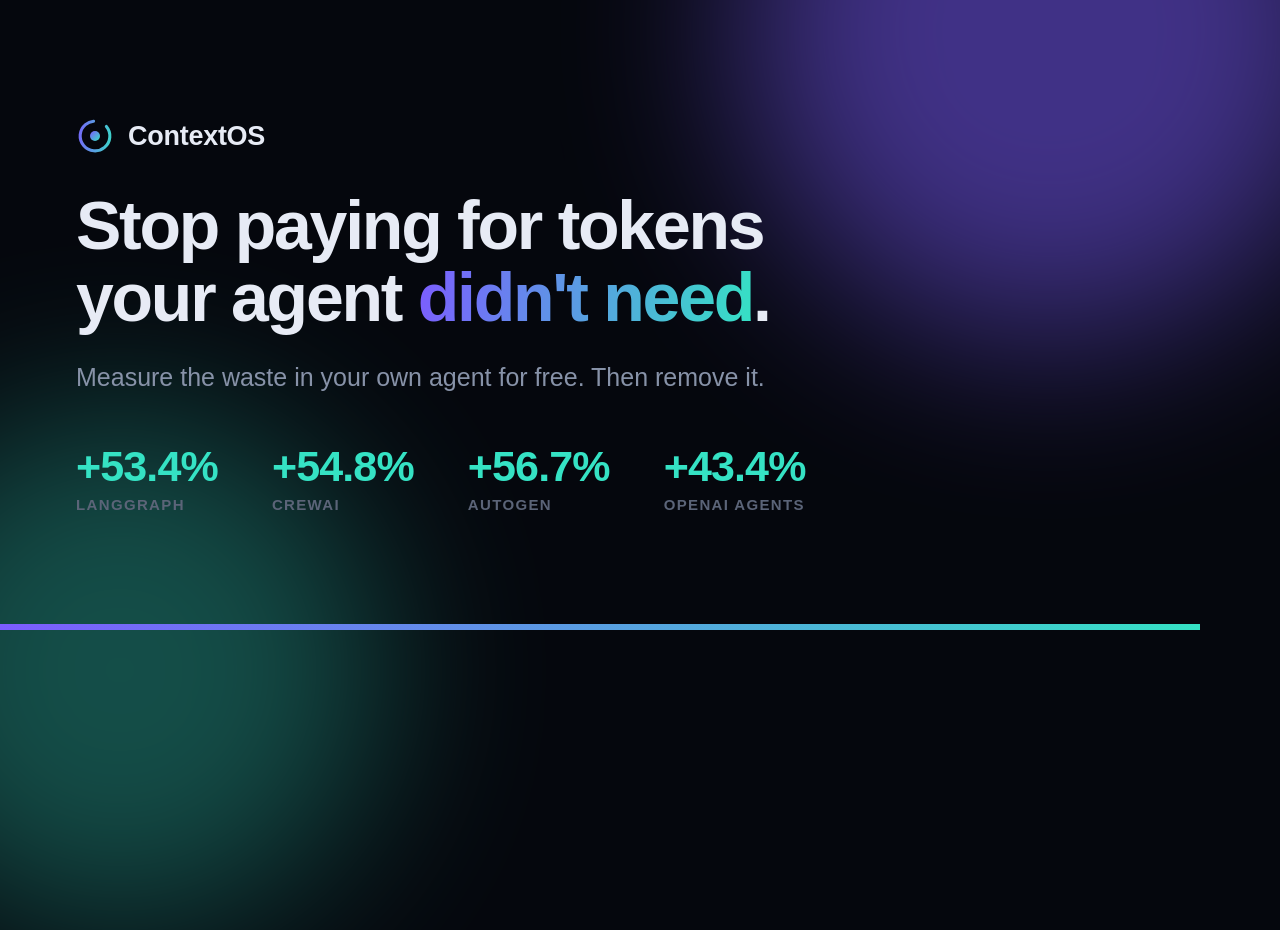
==== site/assets/og-card.html @ 13d1555d "release: contextos-auditor 0.1.0, site, and contributor docs Brings this repo in line with what was " ====
<!DOCTYPE html>
<html lang="en">
<head>
<meta charset="UTF-8" />
<style>
  * { margin: 0; padding: 0; box-sizing: border-box; }
  html, body { width: 1200px; height: 630px; }
  body {
    background: #05070d;
    color: #e7ebf5;
    font-family: -apple-system, BlinkMacSystemFont, "Segoe UI", Helvetica, Arial, sans-serif;
    position: relative;
    overflow: hidden;
    display: flex;
    flex-direction: column;
    justify-content: center;
    padding: 0 76px;
  }
  .blob {
    position: absolute;
    border-radius: 50%;
    filter: blur(90px);
    opacity: 0.5;
  }
  .b1 { width: 620px; height: 620px; background: #7c5cff; top: -280px; right: -160px; }
  .b2 { width: 520px; height: 520px; background: #35e2c4; bottom: -300px; left: -140px; opacity: 0.32; }
  .inner { position: relative; z-index: 2; }
  .brand {
    display: flex; align-items: center; gap: 14px;
    font-size: 27px; font-weight: 700; letter-spacing: -0.01em;
    margin-bottom: 34px;
  }
  h1 {
    font-size: 68px; line-height: 1.06; font-weight: 700;
    letter-spacing: -0.033em; max-width: 940px;
  }
  h1 .g {
    background: linear-gradient(100deg, #7c5cff, #35e2c4);
    -webkit-background-clip: text; -webkit-text-fill-color: transparent;
  }
  p.sub {
    margin-top: 26px; font-size: 25px; line-height: 1.45;
    color: #8792a8; max-width: 860px;
  }
  .stats { display: flex; gap: 54px; margin-top: 46px; }
  .stat .n {
    font-size: 43px; font-weight: 700; color: #35e2c4; letter-spacing: -0.02em;
  }
  .stat .l {
    font-size: 15px; color: #5b6478; margin-top: 5px;
    text-transform: uppercase; letter-spacing: 0.09em; font-weight: 600;
  }
  .rule {
    position: absolute; left: 0; right: 0; bottom: 0; height: 6px;
    background: linear-gradient(90deg, #7c5cff, #35e2c4);
  }
</style>
</head>
<body>
  <div class="blob b1"></div>
  <div class="blob b2"></div>
  <div class="inner">
    <div class="brand">
      <svg viewBox="0 0 32 32" width="38" height="38">
        <defs>
          <linearGradient id="g" x1="0" y1="0" x2="1" y2="1">
            <stop offset="0" stop-color="#7c5cff" />
            <stop offset="1" stop-color="#35e2c4" />
          </linearGradient>
        </defs>
        <circle cx="16" cy="16" r="12.5" fill="none" stroke="url(#g)" stroke-width="2.6"
                stroke-dasharray="66 14" stroke-linecap="round" transform="rotate(-40 16 16)" />
        <circle cx="16" cy="16" r="4.2" fill="url(#g)" />
      </svg>
      ContextOS
    </div>
    <h1>Stop paying for tokens<br />your agent <span class="g">didn't need</span>.</h1>
    <p class="sub">Measure the waste in your own agent for free. Then remove it.</p>
    <div class="stats">
      <div class="stat"><div class="n">+53.4%</div><div class="l">LangGraph</div></div>
      <div class="stat"><div class="n">+54.8%</div><div class="l">CrewAI</div></div>
      <div class="stat"><div class="n">+56.7%</div><div class="l">AutoGen</div></div>
      <div class="stat"><div class="n">+43.4%</div><div class="l">OpenAI Agents</div></div>
    </div>
  </div>
  <div class="rule"></div>
</body>
</html>
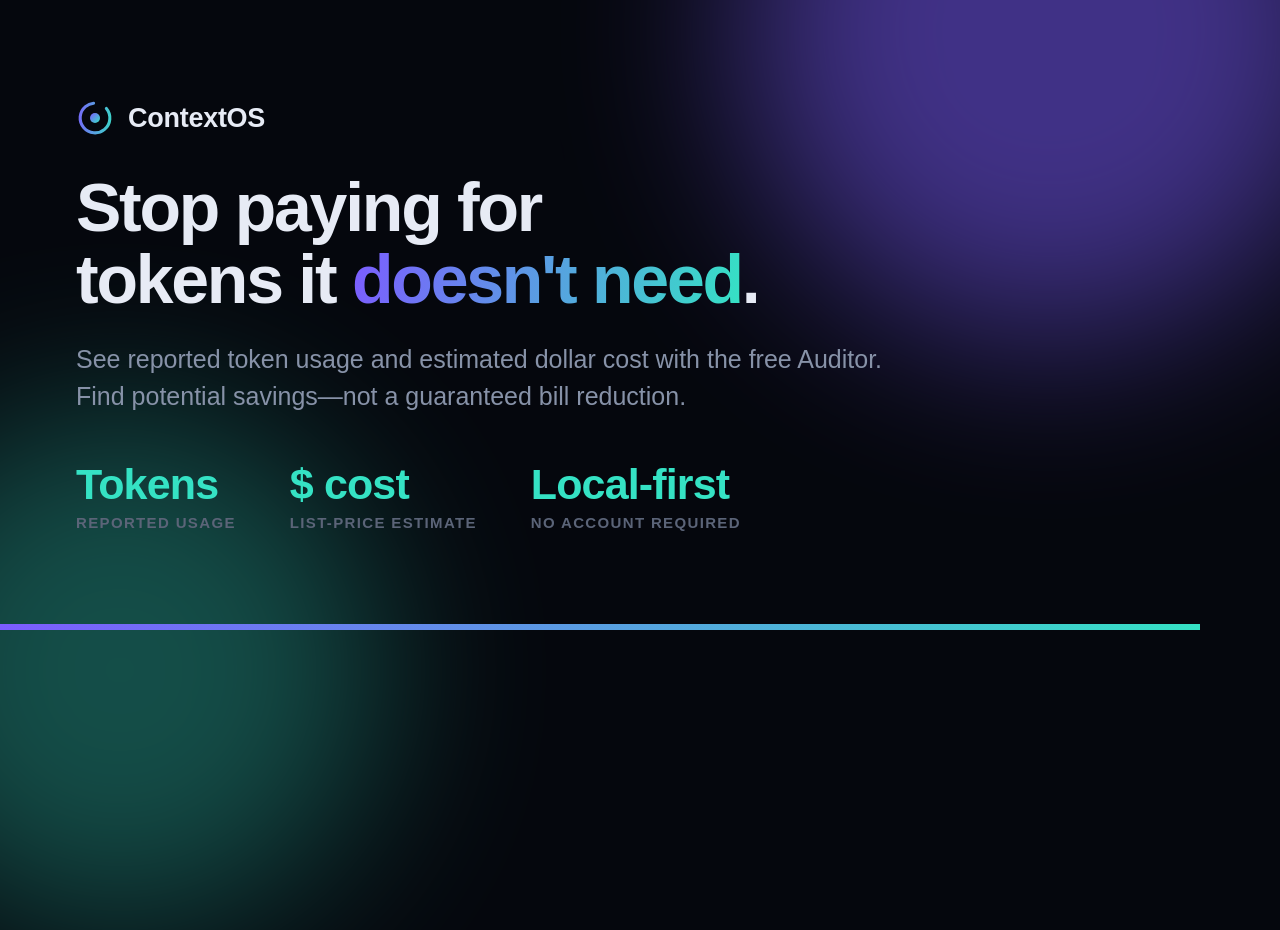
==== commit 0d5882b7: "chore: sync published auditor 0.2.1 Restore public source and documentation parity with the PyPI rel" ====
--- a/site/assets/og-card.html
+++ b/site/assets/og-card.html
@@ -74,13 +74,12 @@
       </svg>
       ContextOS
     </div>
-    <h1>Stop paying for tokens<br />your agent <span class="g">didn't need</span>.</h1>
-    <p class="sub">Measure the waste in your own agent for free. Then remove it.</p>
+    <h1>Stop paying for<br />tokens it <span class="g">doesn't need</span>.</h1>
+    <p class="sub">See reported token usage and estimated dollar cost with the free Auditor. Find potential savings—not a guaranteed bill reduction.</p>
     <div class="stats">
-      <div class="stat"><div class="n">+53.4%</div><div class="l">LangGraph</div></div>
-      <div class="stat"><div class="n">+54.8%</div><div class="l">CrewAI</div></div>
-      <div class="stat"><div class="n">+56.7%</div><div class="l">AutoGen</div></div>
-      <div class="stat"><div class="n">+43.4%</div><div class="l">OpenAI Agents</div></div>
+      <div class="stat"><div class="n">Tokens</div><div class="l">Reported usage</div></div>
+      <div class="stat"><div class="n">$ cost</div><div class="l">List-price estimate</div></div>
+      <div class="stat"><div class="n">Local-first</div><div class="l">No account required</div></div>
     </div>
   </div>
   <div class="rule"></div>
